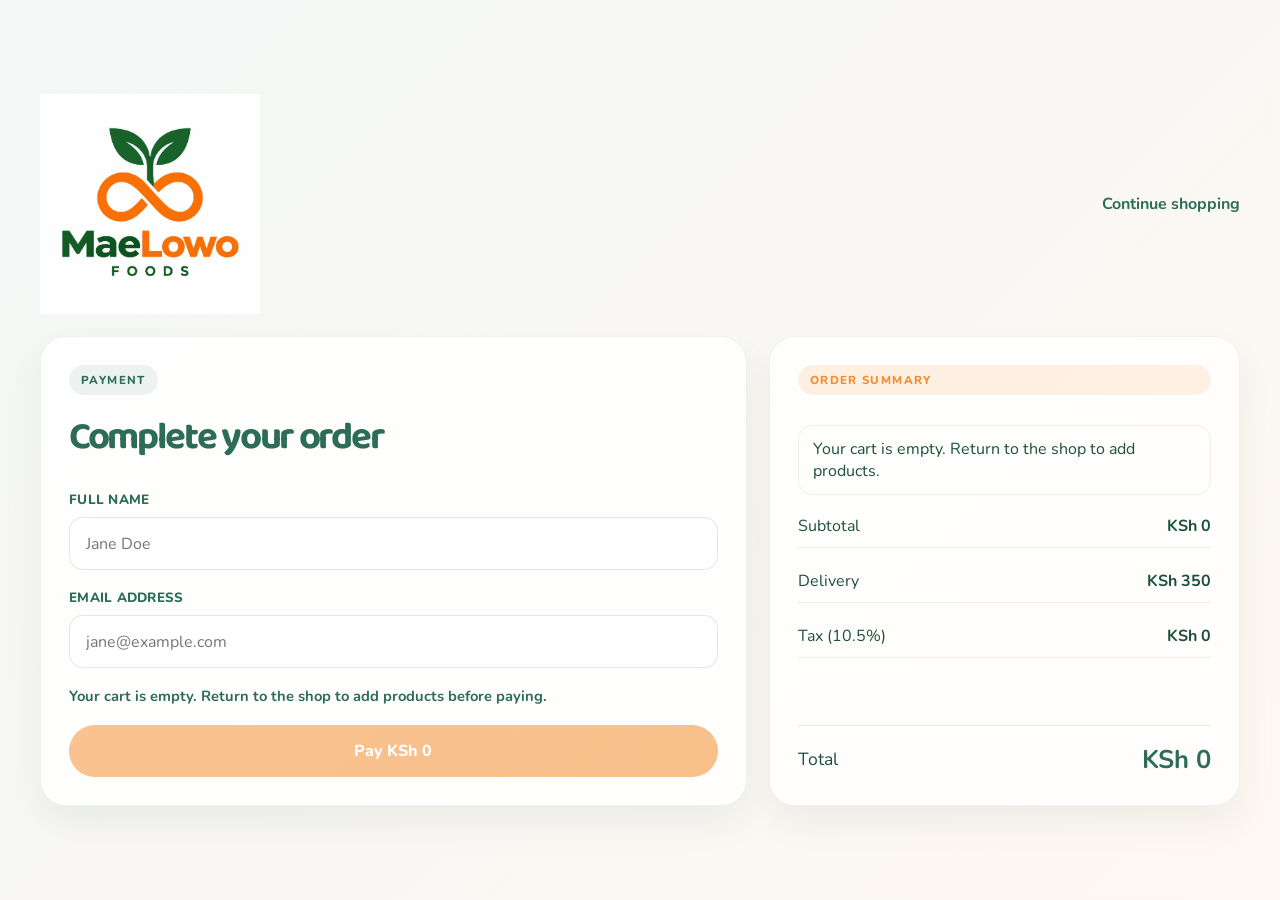
==== payment.html @ 342e84cb "Build MaeLowo Foods storefront and checkout Co-authored-by: Copilot <223556219+Copilot@users.noreply" ====
<!DOCTYPE html>
<html lang="en">
  <head>
    <meta charset="UTF-8" />
    <meta name="viewport" content="width=device-width, initial-scale=1.0" />
    <title>MaeLowo Foods | Payment</title>
    <link rel="preconnect" href="https://fonts.googleapis.com" />
    <link rel="preconnect" href="https://fonts.gstatic.com" crossorigin />
    <link href="https://fonts.googleapis.com/css2?family=Baloo+2:wght@400;500;600;700;800&family=Nunito:wght@400;600;700;800&display=swap" rel="stylesheet" />
    <link rel="stylesheet" href="style.css" />
  </head>
  <body class="payment-body">
    <div class="checkout-shell">
      <header class="checkout-header">
        <div class="brand-inline">
          <img src="logo.jpeg" alt="MaeLowo Foods logo" />
        </div>
        <a href="index.html" class="back-link">Continue shopping</a>
      </header>

      <main class="checkout-grid">
        <section class="checkout-panel payment-panel">
          <div class="section-tag">Payment</div>
          <h1>Complete your order</h1>

          <form class="payment-form">
            <div class="field">
              <label for="full-name">Full name</label>
              <input id="full-name" type="text" placeholder="Jane Doe" autocomplete="name" required />
            </div>
            <div class="field">
              <label for="email-address">Email address</label>
              <input id="email-address" type="email" placeholder="jane@example.com" autocomplete="email" required />
            </div>

            <input id="amount" type="hidden" value="0" />
            <p class="payment-status" id="payment-status" role="status" aria-live="polite"></p>
            <button class="primary auth-btn" id="payButton" type="submit">Pay KSh 0</button>
          </form>
        </section>

        <aside class="checkout-panel summary-panel">
          <div class="section-tag alt">Order summary</div>
          <ul class="checkout-items" id="checkout-items"></ul>

          <div class="summary-list">
            <div class="summary-row"><span>Subtotal</span><strong id="checkout-subtotal">KSh 0</strong></div>
            <div class="summary-row"><span>Delivery</span><strong>KSh 350</strong></div>
            <div class="summary-row"><span>Tax (10.5%)</span><strong id="checkout-tax">KSh 0</strong></div>
          </div>

          <div class="summary-total">
            <span>Total</span>
            <strong id="checkout-total">KSh 0</strong>
          </div>
        </aside>
      </main>
    </div>

    <script src="https://js.paystack.co/v1/inline.js"></script>
    <script>
      document.addEventListener('DOMContentLoaded', function() {
        const paymentForm = document.querySelector('.payment-form');
        const payButton = document.getElementById('payButton');
        const amountInput = document.getElementById('amount');
        const emailInput = document.getElementById('email-address');
        const customerNameInput = document.getElementById('full-name');
        const status = document.getElementById('payment-status');
        const checkoutItems = document.getElementById('checkout-items');
        const subtotalElement = document.getElementById('checkout-subtotal');
        const taxElement = document.getElementById('checkout-tax');
        const totalElement = document.getElementById('checkout-total');
        const deliveryFee = 350;
        const taxRate = 0.105;
        let paymentCompleted = false;

        function formatPrice(value) {
          return `KSh ${Number(value).toLocaleString()}`;
        }

        function readCart() {
          try {
            const savedCart = JSON.parse(localStorage.getItem('maelowo-cart') || '[]');
            if (!Array.isArray(savedCart)) return [];
            return savedCart.filter((item) =>
              item &&
              typeof item.name === 'string' &&
              Number.isFinite(item.price) &&
              Number.isInteger(item.qty) &&
              item.qty > 0
            );
          } catch (error) {
            console.error('Unable to read the saved cart for checkout.', error);
            status.textContent = 'We could not load your cart. Return to the shop and try again.';
            return [];
          }
        }

        const cart = readCart();
        const subtotal = cart.reduce((sum, item) => sum + item.price * item.qty, 0);
        const tax = Math.round(subtotal * taxRate);
        const total = cart.length ? subtotal + tax + deliveryFee : 0;
        amountInput.value = String(total);
        subtotalElement.textContent = formatPrice(subtotal);
        taxElement.textContent = formatPrice(tax);
        totalElement.textContent = formatPrice(total);
        payButton.textContent = `Pay ${formatPrice(total)}`;
        payButton.disabled = cart.length === 0;

        if (cart.length) {
          cart.forEach((item) => {
            const line = document.createElement('li');
            const description = document.createElement('span');
            description.textContent = `${item.name} × ${item.qty}`;
            const linePrice = document.createElement('strong');
            linePrice.textContent = formatPrice(item.price * item.qty);
            line.append(description, linePrice);
            checkoutItems.appendChild(line);
          });
        } else {
          const emptyMessage = document.createElement('li');
          emptyMessage.textContent = 'Your cart is empty. Return to the shop to add products.';
          checkoutItems.appendChild(emptyMessage);
          status.textContent = 'Your cart is empty. Return to the shop to add products before paying.';
        }

        paymentForm.addEventListener('submit', function(event) {
          event.preventDefault();
          if (!paymentForm.reportValidity()) return;

          if (!cart.length) {
            status.textContent = 'Your cart is empty. Return to the shop to add products before paying.';
            return;
          }

          if (!window.PaystackPop) {
            status.textContent = 'Payment could not start. Please check your connection and try again.';
            return;
          }

          const amountInKSh = Number(amountInput.value);
          if (!Number.isFinite(amountInKSh) || amountInKSh <= 0) {
            status.textContent = 'The order total is invalid. Please return to your cart.';
            return;
          }

          paymentCompleted = false;
          status.textContent = '';
          const handler = window.PaystackPop.setup({
            key: 'pk_live_10a548b4501caa4b4971002a957f26bc43b11acb',
            email: emailInput.value.trim(),
            amount: Math.round(amountInKSh * 100),
            currency: 'KES',
            ref: 'MAELOWO_' + Date.now(),
            label: 'MaeLowo Foods order',
            metadata: {
              custom_fields: [
                {
                  display_name: 'Customer name',
                  variable_name: 'customer_name',
                  value: customerNameInput.value.trim()
                }
              ]
            },
            callback: function(response) {
              paymentCompleted = true;
              status.textContent = 'Payment authorized. Reference: ' + response.reference + '.';
              try {
                localStorage.removeItem('maelowo-cart');
              } catch (error) {
                console.error('Unable to clear the cart after payment.', error);
              }
            },
            onClose: function() {
              if (!paymentCompleted) {
                status.textContent = 'Payment was not completed. You can try again.';
              }
            }
          });

          handler.openIframe();
        });
      });
    </script>
  </body>
</html>
---- style.css ----
:root {
  --bg: #f3efe9;
  --panel: #f7f5f0;
  --green: #2d6d58;
  --green-soft: #dfe9df;
  --green-deep: #1d4f3d;
  --orange: #f28c2d;
  --orange-soft: #f9e1c7;
  --muted: #677466;
  --line: rgba(45, 109, 88, 0.24);
  --shadow: rgba(23, 49, 37, 0.08);
}

* {
  box-sizing: border-box;
  margin: 0;
  padding: 0;
}

html {
  scroll-behavior: smooth;
}

body {
  min-height: 100vh;
  background: var(--bg);
  color: var(--green-deep);
  font-family: "Nunito", Arial, sans-serif;
}

button,
a {
  font: inherit;
}

img,
svg {
  display: block;
  width: 100%;
  height: auto;
}

.page-shell {
  width: min(1440px, calc(100% - 42px));
  margin: 0 auto;
  padding: 20px 0 28px;
}

.topbar {
  display: flex;
  align-items: center;
  justify-content: space-between;
  gap: 20px;
  padding: 18px 12px 20px;
}

.brand {
  display: flex;
  align-items: center;
  gap: 12px;
  min-width: 0;
}

.brand-mark {
  width: 360px;
  height: auto;
  max-width: 100%;
  display: block;
  filter: drop-shadow(0 4px 10px rgba(29, 79, 61, 0.08));
}

.brand-text,
.big-brand {
  display: flex;
  flex-direction: column;
  line-height: 0.9;
}

.brand-name {
  font-family: "Baloo 2", "Arial Rounded MT Bold", sans-serif;
  font-size: clamp(2.2rem, 2vw + 0.8rem, 4rem);
  font-weight: 800;
  letter-spacing: -0.06em;
  display: inline-flex;
  align-items: flex-end;
  white-space: nowrap;
}

.green {
  color: var(--green);
}

.orange {
  color: var(--orange);
}

.brand-sub {
  margin-top: 6px;
  display: block;
  font-family: "Baloo 2", "Arial Rounded MT Bold", sans-serif;
  font-size: 1.05rem;
  font-weight: 700;
  letter-spacing: 0.42em;
  color: var(--green);
  text-align: center;
}

.main-nav {
  display: flex;
  align-items: center;
  justify-content: center;
  gap: 2.2rem;
  flex: 1;
  font-size: 1.04rem;
  font-weight: 600;
  color: rgba(18, 43, 35, 0.78);
}

.main-nav a {
  position: relative;
  text-decoration: none;
  color: inherit;
  transition: color 0.2s ease;
}

.main-nav a:hover,
.main-nav a.active {
  color: var(--green);
}

.main-nav a.active::after {
  content: "";
  position: absolute;
  left: 0;
  right: 0;
  bottom: -16px;
  height: 3px;
  border-radius: 99px;
  background: var(--green);
}

.nav-actions {
  display: flex;
  align-items: center;
  gap: 12px;
}

.menu-toggle {
  display: none;
  flex-direction: column;
  gap: 5px;
  background: transparent;
  border: 0;
  cursor: pointer;
  padding: 8px;
}

.menu-toggle span {
  display: block;
  width: 24px;
  height: 2px;
  background: var(--green);
  border-radius: 99px;
}

.icon-button {
  width: 42px;
  height: 42px;
  border: 0;
  background: transparent;
  color: var(--green-deep);
  display: inline-flex;
  align-items: center;
  justify-content: center;
  border-radius: 999px;
  cursor: pointer;
  position: relative;
}

.cart-count {
  position: absolute;
  right: -2px;
  top: -4px;
  min-width: 18px;
  height: 18px;
  border-radius: 50%;
  background: var(--green);
  color: #fff;
  font-size: 0.7rem;
  font-weight: 800;
  display: flex;
  align-items: center;
  justify-content: center;
}

.icon-button svg {
  width: 22px;
  height: 22px;
  stroke: currentColor;
  stroke-width: 1.8;
  fill: none;
  stroke-linecap: round;
  stroke-linejoin: round;
}

.cta-button {
  border: 0;
  border-radius: 999px;
  background: var(--green);
  color: #f5f7f3;
  font-weight: 700;
  font-size: 1.05rem;
  padding: 0.9rem 1.5rem;
  cursor: pointer;
  box-shadow: 0 10px 18px rgba(45, 109, 88, 0.15);
}

.content {
  padding-top: 12px;
}

.hero {
  display: grid;
  grid-template-columns: 1.1fr 0.9fr;
  align-items: center;
  gap: 30px;
  padding: 28px 0 8px;
  position: relative;
}

.hero::before,
.hero::after {
  content: "";
  position: absolute;
  border-radius: 50%;
  background: rgba(45, 109, 88, 0.06);
  pointer-events: none;
}

.hero::before {
  width: 420px;
  height: 420px;
  right: -90px;
  top: -100px;
}

.hero::after {
  width: 380px;
  height: 380px;
  right: -140px;
  bottom: -180px;
  background: rgba(242, 140, 45, 0.08);
}

.hero-copy {
  position: relative;
  z-index: 1;
  padding-left: 10px;
}

.micro-tags {
  display: flex;
  flex-wrap: wrap;
  gap: 1.4rem 1.2rem;
  color: rgba(31, 68, 58, 0.7);
  font-size: 0.7rem;
  letter-spacing: 0.32rem;
  text-transform: uppercase;
  margin-bottom: 2rem;
}

.hero-copy h1 {
  font-family: "Baloo 2", "Arial Rounded MT Bold", sans-serif;
  font-weight: 800;
  line-height: 0.9;
  letter-spacing: -0.07em;
  font-size: clamp(4.2rem, 6vw, 8rem);
  color: var(--green);
  margin-bottom: 18px;
}

.hero-copy h1 span {
  color: var(--orange);
}

.hero-copy p {
  max-width: 610px;
  font-size: 1.15rem;
  line-height: 1.7;
  color: rgba(31, 66, 55, 0.8);
  margin-bottom: 2rem;
}

.primary-btn {
  display: inline-flex;
  align-items: center;
  gap: 0.75rem;
  text-decoration: none;
  background: linear-gradient(135deg, #f69236 0%, #f28c2d 100%);
  color: #fff;
  border-radius: 18px;
  padding: 1.1rem 1.7rem;
  font-weight: 800;
  font-size: 1.02rem;
  box-shadow: 0 10px 22px rgba(242, 140, 45, 0.22);
}

.primary-btn span {
  font-size: 1.5rem;
  line-height: 1;
}

.hero-brand-panel {
  position: relative;
  z-index: 1;
  display: flex;
  flex-direction: column;
  align-items: center;
  justify-content: center;
  min-height: 420px;
}

.hero-mark {
  width: min(34vw, 420px);
  max-width: 380px;
  margin: 0 auto 12px;
  display: block;
}

.big-brand {
  align-items: center;
  margin-top: -10px;
}

.big-brand .brand-name {
  font-size: clamp(3.3rem, 4vw, 6rem);
  line-height: 0.8;
}

.big-brand .brand-sub {
  margin-top: 4px;
  font-size: 1.7rem;
  letter-spacing: 0.42em;
}

.brand-divider {
  width: min(440px, 80%);
  margin-top: 22px;
  position: relative;
  text-align: center;
  color: rgba(31, 68, 58, 0.8);
  font-size: 1.05rem;
  letter-spacing: 0.02em;
}

.brand-divider::before,
.brand-divider::after {
  content: "";
  position: absolute;
  top: 50%;
  width: 28%;
  height: 1px;
  background: rgba(45, 109, 88, 0.35);
}

.brand-divider::before {
  left: 0;
}

.brand-divider::after {
  right: 0;
}

.showcase {
  display: grid;
  grid-template-columns: 1.15fr 0.85fr;
  gap: 22px;
  margin-top: 22px;
  align-items: stretch;
}

.showcase-card {
  background: rgba(255, 255, 255, 0.35);
  border: 1px solid rgba(45, 109, 88, 0.08);
  border-radius: 24px;
  overflow: hidden;
  box-shadow: 0 18px 38px rgba(23, 49, 37, 0.05);
}

.showcase-card img {
  display: block;
  width: 100%;
  height: 100%;
  object-fit: cover;
}

.showcase-main {
  min-height: 700px;
}

.showcase-side {
  min-height: 340px;
}

.showcase-side.alt {
  min-height: 290px;
}

.showcase-banner {
  grid-column: 1 / -1;
  min-height: 240px;
}

.section-header {
  margin: 72px auto 36px;
  display: flex;
  align-items: center;
  justify-content: center;
  gap: 22px;
  color: var(--green);
}

.section-header h2 {
  font-family: "Baloo 2", "Arial Rounded MT Bold", sans-serif;
  font-size: clamp(2.2rem, 3vw, 3.2rem);
  font-weight: 700;
  letter-spacing: 0.04em;
  text-transform: uppercase;
}

.rule {
  width: 120px;
  height: 1px;
  background: rgba(45, 109, 88, 0.35);
}

.product-grid {
  display: grid;
  grid-template-columns: repeat(5, minmax(160px, 1fr));
  gap: 1.4rem 1.5rem;
  justify-content: center;
}

.product-item {
  display: flex;
  flex-direction: column;
  align-items: center;
  text-align: center;
}

.product-card {
  background: rgba(255, 255, 255, 0.35);
  border: 1px solid rgba(45, 109, 88, 0.06);
  border-radius: 22px;
  padding: 18px 14px 16px;
  box-shadow: 0 12px 28px rgba(23, 49, 37, 0.04);
}

.product-icon {
  width: 150px;
  height: 150px;
  border-radius: 50%;
  display: flex;
  align-items: center;
  justify-content: center;
  box-shadow: inset 0 0 0 1px rgba(45, 109, 88, 0.04);
  margin-bottom: 18px;
}

.product-icon svg {
  width: 72px;
  height: 72px;
  stroke: var(--green);
  stroke-width: 3.2;
  fill: none;
  stroke-linecap: round;
  stroke-linejoin: round;
}

.product-icon.peanut { background: #f3ecdf; }
.product-icon.hibiscus { background: #f8e1d6; }
.product-icon.vegetables { background: #dae6d9; }
.product-icon.honey { background: #f2e1c7; }
.product-icon.fish { background: #dfead7; }

.product-item h3 {
  font-size: 1.1rem;
  font-weight: 800;
  color: var(--green);
  margin-bottom: 6px;
  letter-spacing: -0.03em;
}

.product-item p {
  color: rgba(31, 68, 58, 0.75);
  font-size: 0.72rem;
  letter-spacing: 0.14em;
  text-transform: uppercase;
}

.product-item p span {
  color: var(--orange);
}

.price-row {
  margin: 8px 0 14px;
  font-family: "Baloo 2", "Arial Rounded MT Bold", sans-serif;
  font-size: 1.2rem;
  font-weight: 700;
  color: var(--green);
}

.buy-btn,
.checkout-btn {
  border: 0;
  background: linear-gradient(135deg, #f59235 0%, #f28b2d 100%);
  color: #fff;
  font-weight: 800;
  border-radius: 999px;
  padding: 0.8rem 1.2rem;
  cursor: pointer;
  transition: transform 0.2s ease, box-shadow 0.2s ease;
  box-shadow: 0 10px 20px rgba(242, 140, 45, 0.22);
}

.buy-btn:hover,
.checkout-btn:hover,
.cta-button:hover,
.icon-button:hover {
  transform: translateY(-1px);
}

.cart-panel {
  position: fixed;
  top: 24px;
  right: 24px;
  width: min(360px, calc(100vw - 24px));
  background: rgba(255, 255, 255, 0.96);
  backdrop-filter: blur(10px);
  border: 1px solid rgba(45, 109, 88, 0.1);
  border-radius: 22px;
  box-shadow: 0 24px 48px rgba(17, 29, 23, 0.13);
  padding: 18px 16px 14px;
  z-index: 40;
  opacity: 0;
  pointer-events: none;
  transform: translateY(-12px);
  transition: opacity 0.2s ease, transform 0.2s ease;
}

.cart-panel.open {
  opacity: 1;
  pointer-events: auto;
  transform: translateY(0);
}

.cart-header {
  display: flex;
  align-items: center;
  justify-content: space-between;
  margin-bottom: 12px;
  color: var(--green);
}

.cart-header h3 {
  font-family: "Baloo 2", "Arial Rounded MT Bold", sans-serif;
  font-size: 1.8rem;
  letter-spacing: -0.05em;
}

.close-cart {
  border: 0;
  background: transparent;
  font-size: 2rem;
  color: var(--green);
  cursor: pointer;
}

.cart-items {
  list-style: none;
  padding: 0;
  margin: 0;
  display: grid;
  gap: 10px;
  max-height: 240px;
  overflow: auto;
}

.cart-items li {
  display: flex;
  justify-content: space-between;
  gap: 14px;
  align-items: center;
  padding: 10px 12px;
  background: rgba(45, 109, 88, 0.04);
  border-radius: 12px;
  color: var(--green-deep);
}

.cart-item-controls {
  display: flex;
  gap: 5px;
}

.cart-item-controls button {
  width: 28px;
  height: 28px;
  border: 1px solid rgba(45, 109, 88, 0.18);
  border-radius: 50%;
  background: white;
  color: var(--green);
  font-size: 1.1rem;
  font-weight: 800;
  line-height: 1;
  cursor: pointer;
}

.cart-items span {
  font-weight: 700;
}

.cart-summary {
  border-top: 1px solid rgba(45, 109, 88, 0.12);
  padding-top: 12px;
  margin-top: 12px;
}

.summary-row {
  display: flex;
  align-items: center;
  justify-content: space-between;
  font-size: 1rem;
  color: var(--green-deep);
  margin-bottom: 12px;
}

.checkout-btn {
  width: 100%;
}

.checkout-items {
  display: grid;
  gap: 10px;
  list-style: none;
  padding: 0;
  margin: 0;
}

.checkout-items li {
  display: flex;
  align-items: center;
  justify-content: space-between;
  gap: 14px;
  padding: 12px 14px;
  border: 1px solid rgba(45, 109, 88, 0.1);
  border-radius: 14px;
  color: var(--green-deep);
}

.checkout-items strong {
  white-space: nowrap;
  color: var(--green);
}

.auth-btn:disabled {
  opacity: 0.55;
  cursor: not-allowed;
  box-shadow: none;
}

.benefits {
  display: grid;
  grid-template-columns: repeat(4, minmax(150px, 1fr));
  gap: 24px;
  margin-top: 74px;
  padding: 20px 8px 10px;
}

.benefit-item {
  display: flex;
  flex-direction: column;
  align-items: center;
  justify-content: flex-start;
  text-align: center;
  padding: 14px 10px;
  color: var(--green);
}

.benefit-icon {
  width: 100px;
  height: 100px;
  margin-bottom: 20px;
  display: flex;
  align-items: center;
  justify-content: center;
}

.benefit-icon svg {
  width: 58px;
  height: 58px;
  stroke: var(--green);
  stroke-width: 3.1;
  fill: none;
  stroke-linecap: round;
  stroke-linejoin: round;
}

.benefit-item strong {
  display: block;
  font-size: 1.06rem;
  font-weight: 800;
  line-height: 1.2;
  margin-bottom: 6px;
  letter-spacing: -0.03em;
}

.benefit-item span {
  font-size: 0.7rem;
  letter-spacing: 0.14em;
  text-transform: uppercase;
  color: rgba(31, 68, 58, 0.7);
}

.auth-body,
.payment-body {
  min-height: 100vh;
  display: flex;
  align-items: center;
  justify-content: center;
  background: linear-gradient(135deg, rgba(45, 109, 88, 0.06), rgba(242, 140, 45, 0.06));
}

.auth-shell,
.checkout-shell {
  width: min(1200px, calc(100% - 28px));
  margin: 30px auto;
}

.auth-card {
  display: grid;
  grid-template-columns: 1fr 1.1fr;
  background: rgba(255, 255, 255, 0.8);
  border: 1px solid rgba(45, 109, 88, 0.08);
  border-radius: 28px;
  overflow: hidden;
  box-shadow: 0 25px 50px rgba(23, 49, 37, 0.08);
}

.auth-branding {
  background: linear-gradient(180deg, rgba(45, 109, 88, 0.04), rgba(242, 140, 45, 0.04));
  padding: 40px 24px;
  display: flex;
  flex-direction: column;
  align-items: center;
  justify-content: center;
  text-align: center;
}

.auth-logo {
  width: min(420px, 88%);
  max-width: 340px;
  margin-bottom: 20px;
}

.auth-branding p {
  font-family: "Baloo 2", "Arial Rounded MT Bold", sans-serif;
  font-size: clamp(1.9rem, 2.4vw, 3rem);
  color: var(--green);
  letter-spacing: -0.06em;
  line-height: 0.96;
}

.auth-panel {
  padding: 34px 32px 30px;
}

.tab-buttons {
  display: grid;
  grid-template-columns: repeat(2, minmax(0, 1fr));
  gap: 10px;
  background: rgba(45, 109, 88, 0.05);
  padding: 8px;
  border-radius: 16px;
  margin-bottom: 24px;
}

.tab-btn {
  border: 0;
  background: transparent;
  color: var(--green);
  padding: 12px 16px;
  border-radius: 12px;
  font-weight: 800;
  cursor: pointer;
}

.tab-btn.active {
  background: var(--green);
  color: white;
  box-shadow: 0 10px 20px rgba(45, 109, 88, 0.18);
}

.auth-form {
  display: none;
  gap: 18px;
}

.auth-form.active {
  display: grid;
}

.field {
  display: grid;
  gap: 8px;
}

.field label {
  font-size: 0.84rem;
  font-weight: 800;
  letter-spacing: 0.02em;
  text-transform: uppercase;
  color: var(--green);
}

.field input {
  width: 100%;
  border: 1px solid rgba(45, 109, 88, 0.15);
  background: rgba(255, 255, 255, 0.85);
  border-radius: 14px;
  padding: 0.9rem 1rem;
  font: inherit;
  color: var(--green-deep);
}

.field-grid {
  display: grid;
  grid-template-columns: repeat(2, minmax(0, 1fr));
  gap: 14px;
}

.helper-row {
  display: flex;
  align-items: center;
  justify-content: space-between;
  gap: 12px;
  font-size: 0.92rem;
}

.checkbox-row {
  display: flex;
  align-items: center;
  gap: 8px;
  color: var(--green-deep);
}

.helper-row a,
.auth-footer a,
.back-link {
  color: var(--green);
  text-decoration: none;
  font-weight: 700;
}

.auth-btn,
.primary {
  display: inline-flex;
  align-items: center;
  justify-content: center;
  border: 0;
  border-radius: 999px;
  background: linear-gradient(135deg, #f69236 0%, #f28c2d 100%);
  color: #fff;
  font-weight: 800;
  padding: 0.95rem 1.4rem;
  text-decoration: none;
  cursor: pointer;
}

.auth-footer {
  margin-top: 20px;
  text-align: center;
  color: rgba(29, 79, 61, 0.8);
}

.checkout-header {
  display: flex;
  align-items: center;
  justify-content: space-between;
  margin-bottom: 22px;
}

.brand-inline {
  width: 220px;
}

.brand-inline img {
  width: 100%;
  display: block;
}

.checkout-grid {
  display: grid;
  grid-template-columns: 1.2fr 0.8fr;
  gap: 22px;
}

.checkout-panel {
  background: rgba(255, 255, 255, 0.82);
  border: 1px solid rgba(45, 109, 88, 0.08);
  border-radius: 26px;
  box-shadow: 0 18px 36px rgba(23, 49, 37, 0.06);
  padding: 28px;
}

.section-tag {
  display: inline-block;
  background: rgba(45, 109, 88, 0.08);
  color: var(--green);
  border-radius: 999px;
  padding: 0.45rem 0.75rem;
  text-transform: uppercase;
  letter-spacing: 0.12em;
  font-weight: 800;
  font-size: 0.72rem;
  margin-bottom: 12px;
}

.section-tag.alt {
  background: rgba(242, 140, 45, 0.12);
  color: var(--orange);
}

.checkout-panel h1,
.summary-product h2 {
  font-family: "Baloo 2", "Arial Rounded MT Bold", sans-serif;
  letter-spacing: -0.06em;
  color: var(--green);
}

.checkout-panel h1 {
  font-size: clamp(2.2rem, 3vw, 3.5rem);
  margin-bottom: 22px;
}

.payment-form {
  display: grid;
  gap: 18px;
}

.payment-status {
  min-height: 1.4em;
  color: var(--green);
  font-size: 0.92rem;
  font-weight: 700;
}

.payment-methods {
  display: grid;
  grid-template-columns: repeat(3, minmax(0, 1fr));
  gap: 12px;
}

.method-option {
  display: flex;
  align-items: center;
  justify-content: center;
  gap: 10px;
  border: 1px solid rgba(45, 109, 88, 0.12);
  border-radius: 14px;
  padding: 0.9rem 0.5rem;
  background: rgba(45, 109, 88, 0.02);
  color: var(--green-deep);
  font-weight: 700;
  cursor: pointer;
}

.method-option.active {
  border-color: rgba(45, 109, 88, 0.4);
  background: rgba(45, 109, 88, 0.06);
}

.method-option input {
  accent-color: var(--green);
}

.summary-panel {
  display: flex;
  flex-direction: column;
  gap: 18px;
}

.summary-product {
  display: flex;
  align-items: center;
  gap: 16px;
  padding: 14px;
  border: 1px solid rgba(45, 109, 88, 0.1);
  border-radius: 18px;
  background: rgba(45, 109, 88, 0.02);
}

.summary-thumb {
  width: 92px;
  height: 92px;
  border-radius: 16px;
  overflow: hidden;
  flex-shrink: 0;
}

.summary-thumb img {
  width: 100%;
  height: 100%;
  object-fit: cover;
}

.summary-product h2 {
  font-size: 2rem;
  margin-bottom: 4px;
}

.summary-product p {
  color: rgba(29, 79, 61, 0.7);
}

.summary-list {
  display: grid;
  gap: 10px;
  padding-top: 2px;
}

.summary-row {
  display: flex;
  justify-content: space-between;
  align-items: center;
  gap: 12px;
  padding-bottom: 10px;
  border-bottom: 1px solid rgba(45, 109, 88, 0.1);
  color: var(--green-deep);
}

.summary-total {
  display: flex;
  justify-content: space-between;
  align-items: center;
  margin-top: auto;
  padding-top: 16px;
  border-top: 1px solid rgba(45, 109, 88, 0.12);
  font-size: 1.1rem;
  color: var(--green-deep);
}

.summary-total strong {
  font-size: 1.6rem;
  color: var(--green);
}

@media (max-width: 1120px) {
  .page-shell {
    width: min(100% - 20px, 1200px);
  }

  .main-nav {
    gap: 1.1rem;
    font-size: 0.96rem;
  }

  .hero {
    grid-template-columns: 1fr;
    padding-top: 18px;
  }

  .hero-copy {
    padding-left: 0;
    text-align: center;
  }

  .micro-tags {
    justify-content: center;
  }

  .hero-copy p {
    margin-left: auto;
    margin-right: auto;
  }

  .primary-btn {
    justify-content: center;
  }

  .product-grid {
    grid-template-columns: repeat(3, minmax(170px, 1fr));
  }

  .showcase {
    grid-template-columns: 1fr;
  }

  .showcase-main,
  .showcase-side,
  .showcase-banner {
    min-height: 260px;
  }
}

@media (max-width: 760px) {
  .menu-toggle {
    display: flex;
  }

  .topbar {
    position: relative;
    flex-wrap: wrap;
    justify-content: space-between;
  }

  .main-nav {
    display: none;
    width: 100%;
    order: 4;
    flex-direction: column;
    background: rgba(255, 255, 255, 0.9);
    border: 1px solid rgba(45, 109, 88, 0.08);
    border-radius: 16px;
    padding: 12px;
    box-shadow: 0 12px 28px rgba(23, 49, 37, 0.08);
  }

  .main-nav.show {
    display: flex;
  }

  .main-nav a.active::after {
    display: none;
  }

  .nav-actions {
    margin-left: auto;
  }

  .brand-mark {
    width: 220px;
  }

  .hero-copy h1 {
    font-size: 3.2rem;
  }

  .hero-copy p {
    font-size: 1rem;
  }

  .product-grid {
    grid-template-columns: repeat(2, minmax(140px, 1fr));
  }

  .benefits {
    grid-template-columns: repeat(2, minmax(140px, 1fr));
  }

  .cart-panel {
    top: auto;
    bottom: 14px;
    right: 14px;
    left: 14px;
    width: auto;
  }
}

@media (max-width: 480px) {
  .page-shell {
    width: min(100% - 12px, 1000px);
  }

  .topbar {
    padding-left: 0;
    padding-right: 0;
  }

  .nav-actions .cta-button {
    display: none;
  }

  .micro-tags {
    font-size: 0.52rem;
    letter-spacing: 0.18rem;
    gap: 0.7rem 0.65rem;
  }

  .hero-copy h1 {
    font-size: 2.8rem;
  }

  .product-grid,
  .benefits {
    grid-template-columns: 1fr;
  }

  .product-icon {
    width: 126px;
    height: 126px;
  }

  .brand-divider {
    width: 100%;
    font-size: 0.9rem;
  }

  .auth-card,
  .checkout-grid {
    grid-template-columns: 1fr;
  }

  .auth-branding {
    padding-top: 30px;
    padding-bottom: 20px;
  }

  .payment-methods,
  .field-grid {
    grid-template-columns: 1fr;
  }
}
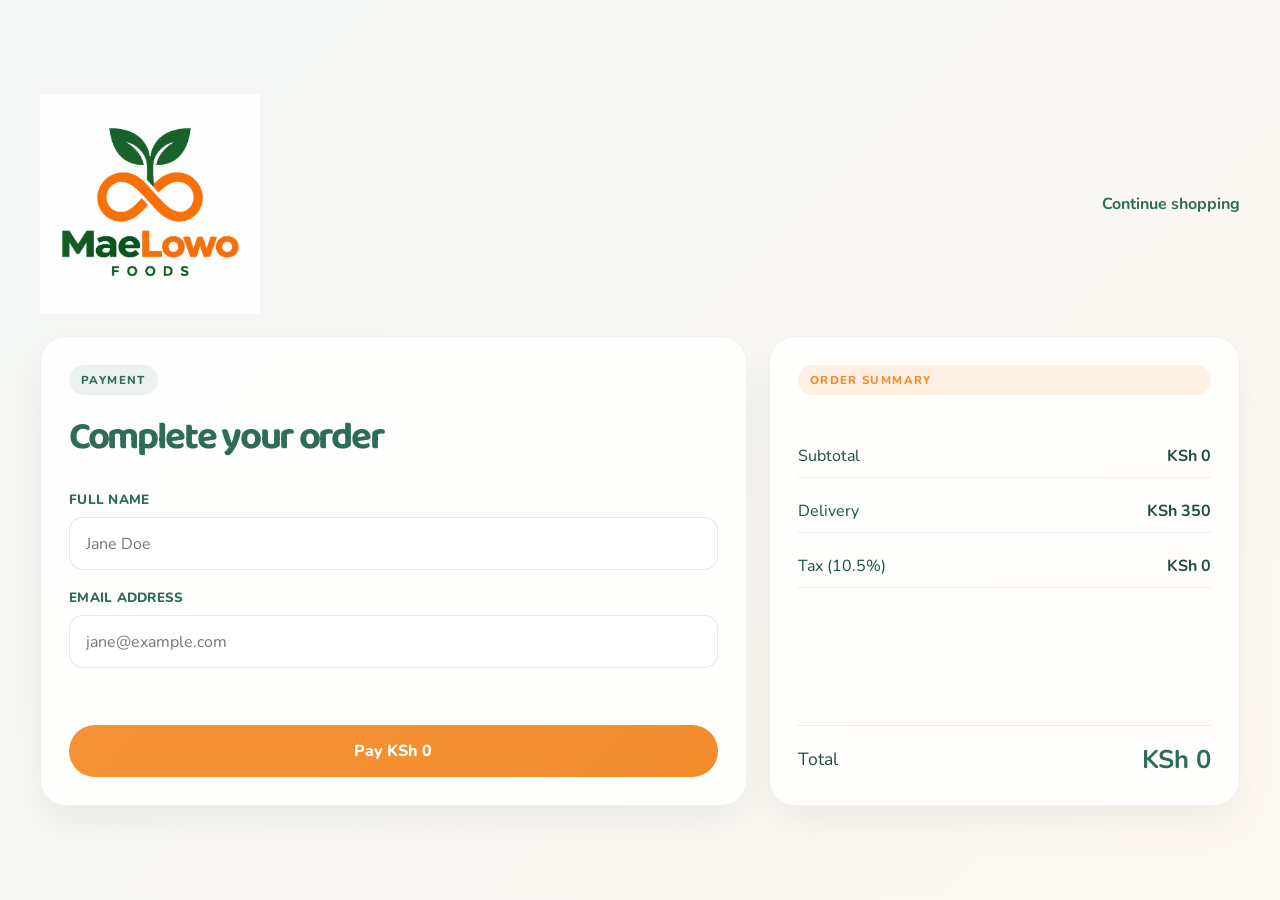
==== commit 59329049: "Add Supabase account and catalog portals Co-authored-by: Copilot <223556219+Copilot@users.noreply.gi" ====
--- a/payment.html
+++ b/payment.html
@@ -58,8 +58,10 @@
     </div>
 
     <script src="https://js.paystack.co/v1/inline.js"></script>
-    <script>
-      document.addEventListener('DOMContentLoaded', function() {
+    <script type="module">
+      import { getProfile, isSupabaseConfigured, showMessage, supabase } from './supabase-client.js';
+
+      document.addEventListener('DOMContentLoaded', async function() {
         const paymentForm = document.querySelector('.payment-form');
         const payButton = document.getElementById('payButton');
         const amountInput = document.getElementById('amount');
@@ -96,7 +98,66 @@
           }
         }
 
-        const cart = readCart();
+        if (!isSupabaseConfigured) {
+          showMessage(status, 'Checkout requires Supabase configuration. See SUPABASE_SETUP.md.', true);
+          payButton.disabled = true;
+          return;
+        }
+
+        const { data: { session }, error: sessionError } = await supabase.auth.getSession();
+        if (sessionError) {
+          showMessage(status, sessionError.message, true);
+          payButton.disabled = true;
+          return;
+        }
+        if (!session) {
+          window.location.replace('sign.html?next=payment.html');
+          return;
+        }
+
+        try {
+          const profile = await getProfile(session.user.id);
+          if (profile.role === 'admin') {
+            showMessage(status, 'Admin accounts cannot place customer orders. Sign in with a client account.', true);
+            payButton.disabled = true;
+            return;
+          }
+        } catch (error) {
+          showMessage(status, error.message || 'Could not verify your client account.', true);
+          payButton.disabled = true;
+          return;
+        }
+
+        let cart = readCart();
+        if (cart.length) {
+          try {
+            const { data: products, error } = await supabase
+              .from('products')
+              .select('id, name, price, active')
+              .eq('active', true);
+            if (error) throw error;
+
+            const verifiedCart = cart.map((item) => {
+              const product = products.find((entry) => entry.id === item.id) ||
+                products.find((entry) => entry.name === item.name);
+              if (!product) return null;
+              return { id: product.id, name: product.name, price: Number(product.price), qty: item.qty };
+            });
+            if (verifiedCart.some((item) => item === null)) {
+              showMessage(status, 'One or more cart products are no longer available. Return to the shop and update your cart.', true);
+              payButton.disabled = true;
+              return;
+            }
+            cart = verifiedCart;
+            localStorage.setItem('maelowo-cart', JSON.stringify(cart));
+          } catch (error) {
+            console.error('Unable to verify checkout products.', error);
+            showMessage(status, 'We could not verify current product prices. Return to the shop and try again.', true);
+            payButton.disabled = true;
+            return;
+          }
+        }
+
         const subtotal = cart.reduce((sum, item) => sum + item.price * item.qty, 0);
         const tax = Math.round(subtotal * taxRate);
         const total = cart.length ? subtotal + tax + deliveryFee : 0;
--- a/style.css
+++ b/style.css
@@ -208,6 +208,7 @@
   border-radius: 999px;
   background: var(--green);
   color: #f5f7f3;
+  text-decoration: none;
   font-weight: 700;
   font-size: 1.05rem;
   padding: 0.9rem 1.5rem;
@@ -1054,6 +1055,296 @@
   color: var(--green);
 }
 
+.text-button {
+  padding: 0;
+  border: 0;
+  background: none;
+  color: var(--green);
+  font: inherit;
+  font-weight: 700;
+  cursor: pointer;
+}
+
+.auth-divider {
+  display: flex;
+  align-items: center;
+  gap: 14px;
+  margin: 20px 0 12px;
+  color: rgba(29, 79, 61, 0.65);
+  font-size: 0.88rem;
+}
+
+.auth-divider::before,
+.auth-divider::after {
+  content: "";
+  height: 1px;
+  flex: 1;
+  background: rgba(45, 109, 88, 0.15);
+}
+
+.google-btn,
+.outline-button,
+.danger-button {
+  display: inline-flex;
+  align-items: center;
+  justify-content: center;
+  gap: 10px;
+  min-height: 44px;
+  padding: 0.65rem 1rem;
+  border: 1px solid rgba(45, 109, 88, 0.18);
+  border-radius: 12px;
+  background: #fff;
+  color: var(--green-deep);
+  font: inherit;
+  font-weight: 800;
+  text-decoration: none;
+  cursor: pointer;
+}
+
+.google-btn {
+  width: 100%;
+}
+
+.google-btn svg {
+  width: 20px;
+  height: 20px;
+  flex: 0 0 20px;
+}
+
+.auth-message,
+.portal-message,
+.catalog-message {
+  padding: 12px 14px;
+  border-radius: 12px;
+  background: rgba(45, 109, 88, 0.08);
+  color: var(--green-deep);
+  font-weight: 700;
+}
+
+.auth-message.error,
+.portal-message.error,
+.catalog-message.error {
+  background: rgba(177, 55, 40, 0.08);
+  color: #9f2f24;
+}
+
+.auth-message:not([hidden]),
+.portal-message:not([hidden]),
+.catalog-message:not([hidden]) {
+  margin-top: 14px;
+}
+
+.auth-message[hidden],
+.portal-message[hidden],
+.catalog-message[hidden] {
+  display: none;
+}
+
+.portal-body {
+  min-height: 100vh;
+  padding: 24px 0;
+  background: linear-gradient(135deg, rgba(45, 109, 88, 0.05), rgba(242, 140, 45, 0.05));
+}
+
+.portal-shell {
+  width: min(1160px, calc(100% - 32px));
+  margin: 0 auto;
+}
+
+.portal-header,
+.portal-user {
+  display: flex;
+  align-items: center;
+  justify-content: space-between;
+  gap: 18px;
+}
+
+.portal-logo {
+  display: block;
+  width: min(230px, 48vw);
+}
+
+.portal-logo img {
+  display: block;
+  width: 100%;
+}
+
+.portal-user {
+  color: var(--green);
+  font-weight: 800;
+}
+
+.portal-intro {
+  padding: 44px 0 24px;
+}
+
+.portal-intro h1 {
+  margin: 0 0 8px;
+  color: var(--green);
+  font-family: "Baloo 2", "Arial Rounded MT Bold", sans-serif;
+  font-size: clamp(2.5rem, 5vw, 4.5rem);
+  line-height: 1;
+  letter-spacing: -0.06em;
+}
+
+.portal-intro p,
+.portal-card > p {
+  color: rgba(29, 79, 61, 0.72);
+}
+
+.portal-grid,
+.admin-layout {
+  display: grid;
+  grid-template-columns: repeat(2, minmax(0, 1fr));
+  gap: 20px;
+  align-items: start;
+}
+
+.portal-card {
+  padding: 24px;
+  border: 1px solid rgba(45, 109, 88, 0.1);
+  border-radius: 22px;
+  background: rgba(255, 255, 255, 0.86);
+  box-shadow: 0 16px 32px rgba(23, 49, 37, 0.05);
+}
+
+.portal-card h2 {
+  margin-bottom: 4px;
+  color: var(--green);
+  font-family: "Baloo 2", "Arial Rounded MT Bold", sans-serif;
+  font-size: 2rem;
+  letter-spacing: -0.04em;
+}
+
+.portal-form {
+  display: grid;
+  gap: 16px;
+  margin-top: 20px;
+}
+
+.portal-form textarea,
+.portal-form select {
+  width: 100%;
+  border: 1px solid rgba(45, 109, 88, 0.15);
+  border-radius: 14px;
+  background: #fff;
+  color: var(--green-deep);
+  padding: 0.9rem 1rem;
+  font: inherit;
+  resize: vertical;
+}
+
+.product-active {
+  margin: 2px 0;
+}
+
+.form-actions {
+  display: flex;
+  flex-wrap: wrap;
+  gap: 10px;
+}
+
+.form-actions .auth-btn {
+  flex: 1;
+}
+
+.portal-list {
+  display: grid;
+  gap: 10px;
+  margin-top: 18px;
+}
+
+.portal-list h3 {
+  color: var(--green);
+  font-size: 1rem;
+}
+
+.portal-entry {
+  padding: 12px 14px;
+  border-radius: 12px;
+  background: rgba(45, 109, 88, 0.05);
+  color: var(--green-deep);
+}
+
+.portal-entry p {
+  margin: 4px 0;
+  white-space: pre-wrap;
+}
+
+.portal-entry small {
+  color: rgba(29, 79, 61, 0.65);
+}
+
+.portal-global-message {
+  margin-top: 18px;
+}
+
+.admin-product-list {
+  display: grid;
+  gap: 12px;
+  margin-top: 18px;
+}
+
+.admin-product {
+  display: flex;
+  align-items: center;
+  justify-content: space-between;
+  gap: 14px;
+  padding: 14px;
+  border: 1px solid rgba(45, 109, 88, 0.1);
+  border-radius: 14px;
+  background: rgba(45, 109, 88, 0.025);
+}
+
+.admin-product-details h3 {
+  margin-bottom: 2px;
+  color: var(--green);
+}
+
+.admin-product-details p {
+  color: var(--green-deep);
+}
+
+.admin-product-details small {
+  color: rgba(29, 79, 61, 0.65);
+}
+
+.admin-product-actions {
+  display: flex;
+  gap: 8px;
+}
+
+.danger-button {
+  border-color: rgba(159, 47, 36, 0.2);
+  color: #9f2f24;
+}
+
+.catalog-product-image {
+  width: 100%;
+  max-height: 220px;
+  aspect-ratio: 4 / 3;
+  object-fit: cover;
+  border-radius: 14px;
+  margin-bottom: 14px;
+}
+
+.store-footer {
+  display: flex;
+  justify-content: center;
+  flex-wrap: wrap;
+  gap: 10px 22px;
+  margin: 40px 0 14px;
+  padding: 22px;
+  border-top: 1px solid var(--line);
+  color: var(--green-deep);
+}
+
+.store-footer a {
+  color: var(--green);
+  font-weight: 800;
+  text-decoration: none;
+}
+
 @media (max-width: 1120px) {
   .page-shell {
     width: min(100% - 20px, 1200px);
@@ -1206,7 +1497,9 @@
   }
 
   .auth-card,
-  .checkout-grid {
+  .checkout-grid,
+  .portal-grid,
+  .admin-layout {
     grid-template-columns: 1fr;
   }
 
@@ -1219,4 +1512,30 @@
   .field-grid {
     grid-template-columns: 1fr;
   }
-}
+
+  .portal-header,
+  .portal-user {
+    gap: 10px;
+  }
+
+  .portal-user {
+    font-size: 0.85rem;
+  }
+
+  .portal-card {
+    padding: 18px;
+  }
+
+  .admin-product {
+    align-items: flex-start;
+    flex-direction: column;
+  }
+
+  .admin-product-actions {
+    width: 100%;
+  }
+
+  .admin-product-actions button {
+    flex: 1;
+  }
+}
